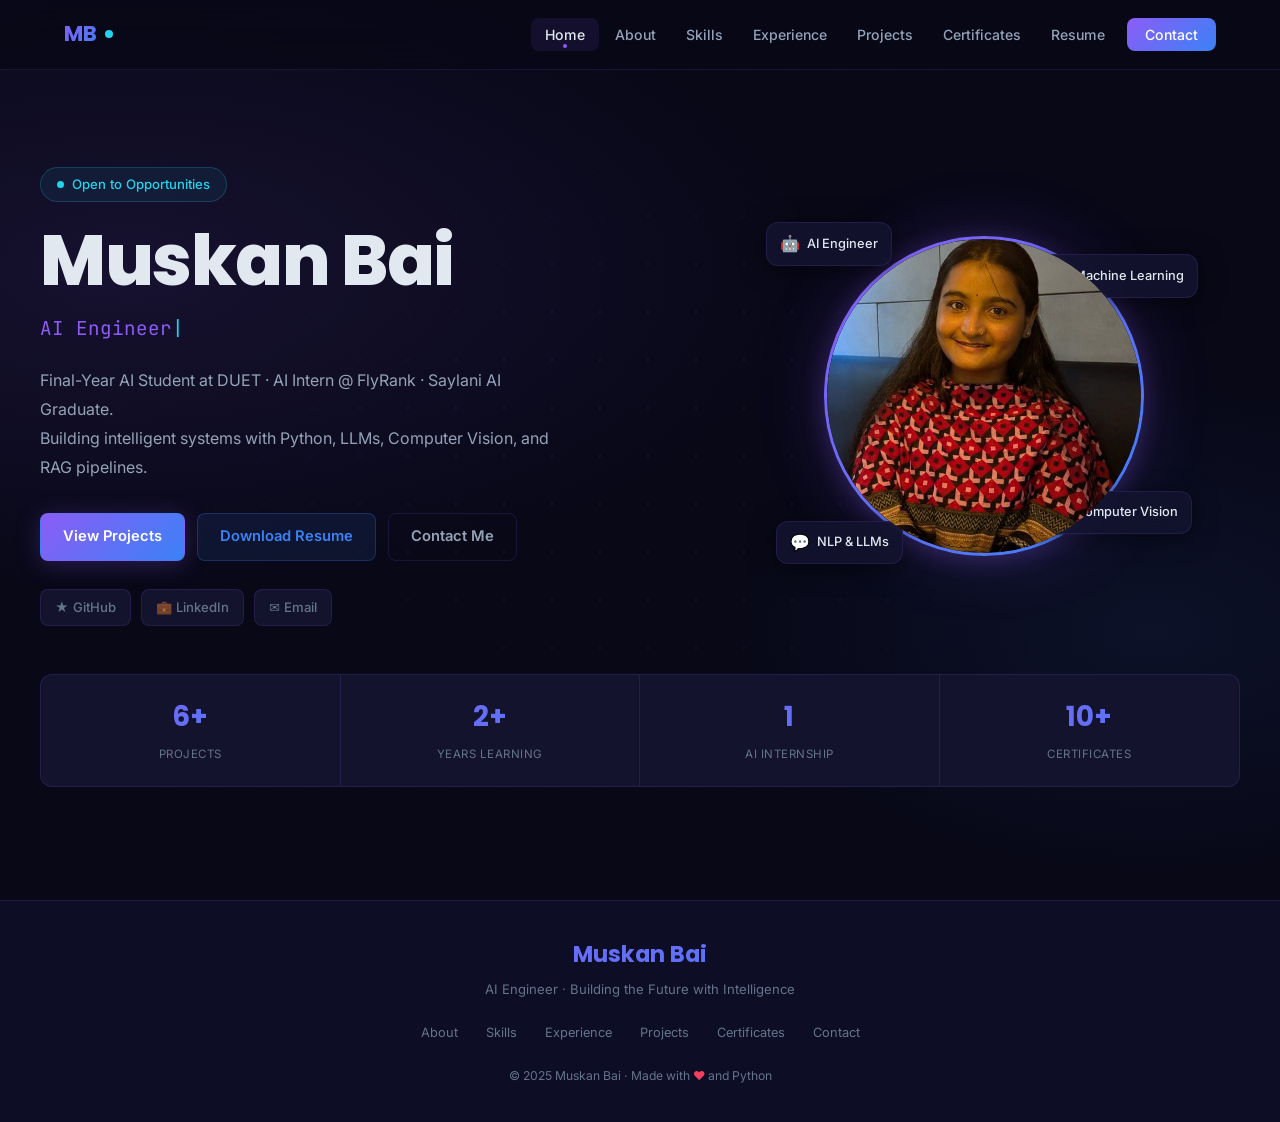
==== index.html @ fb4a4d13 "Initial portfolio deployment" ====
<!doctype html>
<html lang="en">
  <head>
    <meta charset="UTF-8" />
    <meta name="viewport" content="width=device-width, initial-scale=1.0" />
    <meta
      name="description"
      content="Muskan Bai – AI Engineer | Machine Learning | Computer Vision | NLP & LLMs. Final-Year AI Student at DUET, AI Intern at FlyRank."
    />
    <title>Muskan Bai | AI Engineer</title>
    <link rel="stylesheet" href="css/style.css" />
  </head>
  <body>
    <!-- ===== NAVBAR ===== -->
    <nav class="navbar" id="navbar">
      <div class="nav-container">
        <a href="index.html" class="nav-logo">
          <span class="logo-text">MB</span>
          <span class="logo-dot"></span>
        </a>
        <ul class="nav-links" id="navLinks">
          <li><a href="index.html" class="nav-link">Home</a></li>
          <li><a href="about.html" class="nav-link">About</a></li>
          <li><a href="skills.html" class="nav-link">Skills</a></li>
          <li><a href="experience.html" class="nav-link">Experience</a></li>
          <li><a href="projects.html" class="nav-link">Projects</a></li>
          <li><a href="certificates.html" class="nav-link">Certificates</a></li>
          <li><a href="resume.html" class="nav-link">Resume</a></li>
          <li><a href="contact.html" class="nav-link btn-nav">Contact</a></li>
        </ul>
        <button class="hamburger" id="hamburger" aria-label="Toggle menu">
          <span></span><span></span><span></span>
        </button>
      </div>
    </nav>

    <!-- ===== HERO ===== -->
    <section class="hero">
      <div class="hero-content">
        <!-- Text -->
        <div class="hero-text">
          <div class="hero-badge">
            <span class="badge-dot"></span>
            Open to Opportunities
          </div>

          <h1 class="hero-name">Muskan Bai</h1>

          <p class="hero-role">
            <span id="typed-text"></span><span class="cursor">|</span>
          </p>

          <p class="hero-desc">
            Final-Year AI Student at DUET &middot; AI Intern&nbsp;@&nbsp;FlyRank
            &middot; Saylani AI Graduate.<br />
            Building intelligent systems with Python, LLMs, Computer Vision, and
            RAG pipelines.
          </p>

          <div class="hero-buttons">
            <a href="projects.html" class="btn btn-primary">View Projects</a>
            <a href="assets/resume.pdf" class="btn btn-secondary" download
              >Download Resume</a
            >
            <a href="contact.html" class="btn btn-outline">Contact Me</a>
          </div>

          <div class="hero-socials">
            <a
              href="https://github.com/yourusername"
              class="social-btn"
              target="_blank"
              rel="noopener noreferrer"
              >&#9733; GitHub</a
            >
            <a
              href="https://linkedin.com/in/yourprofile"
              class="social-btn"
              target="_blank"
              rel="noopener noreferrer"
              >&#128188; LinkedIn</a
            >
            <a href="mailto:your-email@example.com" class="social-btn"
              >&#9993; Email</a
            >
          </div>
        </div>

        <!-- Visual -->
        <div class="hero-visual">
          <div class="avatar-ring">
            <div class="avatar-inner">
              <img
                src="images/profile.jpeg"
                alt="Muskan Bai"
                class="avatar-img"
              />
              <div class="avatar-fallback">MB</div>
            </div>
          </div>

          <div class="float-card fc-1">
            <span class="float-card-icon">&#129302;</span> AI Engineer
          </div>
          <div class="float-card fc-2">
            <span class="float-card-icon">&#129504;</span> Machine Learning
          </div>
          <div class="float-card fc-3">
            <span class="float-card-icon">&#128065;</span> Computer Vision
          </div>
          <div class="float-card fc-4">
            <span class="float-card-icon">&#128172;</span> NLP &amp; LLMs
          </div>
        </div>
      </div>

      <!-- Stats -->
      <div class="hero-stats">
        <div class="stat-item">
          <span class="stat-number">6+</span>
          <span class="stat-label">Projects</span>
        </div>
        <div class="stat-item">
          <span class="stat-number">2+</span>
          <span class="stat-label">Years Learning</span>
        </div>
        <div class="stat-item">
          <span class="stat-number">1</span>
          <span class="stat-label">AI Internship</span>
        </div>
        <div class="stat-item">
          <span class="stat-number">10+</span>
          <span class="stat-label">Certificates</span>
        </div>
      </div>
    </section>

    <!-- ===== FOOTER ===== -->
    <footer class="footer">
      <div class="footer-inner">
        <div class="footer-logo">Muskan Bai</div>
        <p class="footer-sub">
          AI Engineer &middot; Building the Future with Intelligence
        </p>
        <nav class="footer-nav">
          <a href="about.html">About</a>
          <a href="skills.html">Skills</a>
          <a href="experience.html">Experience</a>
          <a href="projects.html">Projects</a>
          <a href="certificates.html">Certificates</a>
          <a href="contact.html">Contact</a>
        </nav>
        <p class="footer-copy">
          &copy; 2025 Muskan Bai &middot; Made with
          <span class="heart">&#9829;</span> and Python
        </p>
      </div>
    </footer>

    <script src="js/script.js"></script>
  </body>
</html>
---- css/style.css ----
/* ======================================================
   Muskan Bai – AI Engineer Portfolio
   Main Stylesheet
   ====================================================== */

/* ===== GOOGLE FONTS ===== */
@import url('https://fonts.googleapis.com/css2?family=Inter:wght@300;400;500;600;700&family=Poppins:wght@500;600;700;800&family=JetBrains+Mono:wght@400;500&display=swap');

/* ===== CSS VARIABLES ===== */
:root {
  /* Backgrounds */
  --bg-primary:    #080817;
  --bg-secondary:  #0d0d26;
  --bg-card:       #13132e;
  --bg-card-hover: #18183a;

  /* Brand */
  --purple: #8b5cf6;
  --blue:   #3b82f6;
  --cyan:   #22d3ee;
  --green:  #22c55e;

  /* Gradients */
  --gradient:      linear-gradient(135deg, #8b5cf6 0%, #3b82f6 100%);
  --gradient-text: linear-gradient(135deg, #8b5cf6, #3b82f6, #22d3ee);

  /* Text */
  --text-primary:   #e2e8f0;
  --text-secondary: #94a3b8;
  --text-muted:     #64748b;

  /* Borders */
  --border:       rgba(139, 92, 246, 0.15);
  --border-hover: rgba(139, 92, 246, 0.45);

  /* Shadows */
  --shadow:        0 4px 24px rgba(0, 0, 0, 0.5);
  --shadow-accent: 0 4px 24px rgba(139, 92, 246, 0.25);
  --glow:          0 0 40px rgba(139, 92, 246, 0.12);

  /* Typography */
  --font-sans:    'Inter', 'Segoe UI', system-ui, sans-serif;
  --font-heading: 'Poppins', 'Inter', sans-serif;
  --font-mono:    'JetBrains Mono', 'Fira Code', monospace;

  /* Layout */
  --nav-height: 70px;
  --max-width:  1200px;
  --section-py: 80px;

  /* Radius */
  --radius-sm:   8px;
  --radius:      12px;
  --radius-lg:   20px;
  --radius-full: 9999px;

  /* Transitions */
  --ease:      all 0.3s ease;
  --ease-slow: all 0.6s ease;
}

/* ===== RESET ===== */
*, *::before, *::after {
  margin: 0;
  padding: 0;
  box-sizing: border-box;
}

html {
  scroll-behavior: smooth;
  scroll-padding-top: var(--nav-height);
}

body {
  font-family: var(--font-sans);
  background: var(--bg-primary);
  color: var(--text-primary);
  line-height: 1.6;
  overflow-x: hidden;
  -webkit-font-smoothing: antialiased;
}

img  { max-width: 100%; height: auto; display: block; }
a    { color: inherit; text-decoration: none; }
ul   { list-style: none; }
button { font-family: inherit; }

/* ===== SCROLLBAR ===== */
::-webkit-scrollbar { width: 6px; }
::-webkit-scrollbar-track { background: var(--bg-secondary); }
::-webkit-scrollbar-thumb { background: var(--purple); border-radius: var(--radius-full); }
::-webkit-scrollbar-thumb:hover { background: var(--blue); }

/* ===== SELECTION ===== */
::selection { background: rgba(139, 92, 246, 0.3); color: var(--text-primary); }

/* ===== UTILITIES ===== */
.container {
  max-width: var(--max-width);
  margin: 0 auto;
  padding: 0 24px;
}

.section { padding: var(--section-py) 0; }

/* ===== NAVBAR ===== */
.navbar {
  position: fixed;
  inset: 0 0 auto 0;
  height: var(--nav-height);
  z-index: 1000;
  background: rgba(8, 8, 23, 0.8);
  backdrop-filter: blur(20px);
  -webkit-backdrop-filter: blur(20px);
  border-bottom: 1px solid var(--border);
  transition: var(--ease);
}

.navbar.scrolled {
  background: rgba(8, 8, 23, 0.97);
  box-shadow: 0 4px 30px rgba(0, 0, 0, 0.5);
}

.nav-container {
  max-width: var(--max-width);
  margin: 0 auto;
  padding: 0 24px;
  height: 100%;
  display: flex;
  align-items: center;
  justify-content: space-between;
}

.nav-logo {
  display: flex;
  align-items: center;
  gap: 8px;
  font-family: var(--font-heading);
  font-size: 1.35rem;
  font-weight: 700;
  transition: var(--ease);
}
.nav-logo:hover { opacity: 0.82; }

.logo-text {
  background: var(--gradient);
  -webkit-background-clip: text;
  -webkit-text-fill-color: transparent;
  background-clip: text;
}

.logo-dot {
  width: 8px;
  height: 8px;
  background: var(--cyan);
  border-radius: 50%;
  animation: pulse 2s ease-in-out infinite;
}

.nav-links {
  display: flex;
  align-items: center;
  gap: 2px;
}

.nav-link {
  padding: 8px 14px;
  font-size: 0.88rem;
  font-weight: 500;
  color: var(--text-secondary);
  border-radius: var(--radius-sm);
  transition: var(--ease);
  position: relative;
}

.nav-link:hover,
.nav-link.active {
  color: var(--text-primary);
  background: rgba(139, 92, 246, 0.1);
}

.nav-link.active::after {
  content: '';
  position: absolute;
  bottom: 3px;
  left: 50%;
  transform: translateX(-50%);
  width: 4px;
  height: 4px;
  background: var(--purple);
  border-radius: 50%;
}

.btn-nav {
  background: var(--gradient) !important;
  color: white !important;
  padding: 8px 18px !important;
  margin-left: 6px;
}
.btn-nav:hover {
  opacity: 0.88 !important;
  transform: translateY(-1px);
  box-shadow: var(--shadow-accent) !important;
}
.btn-nav::after { display: none !important; }

/* Hamburger */
.hamburger {
  display: none;
  flex-direction: column;
  gap: 5px;
  background: none;
  border: none;
  cursor: pointer;
  padding: 8px;
  border-radius: var(--radius-sm);
  transition: var(--ease);
}
.hamburger:hover { background: rgba(139, 92, 246, 0.1); }
.hamburger span {
  display: block;
  width: 22px;
  height: 2px;
  background: var(--text-primary);
  border-radius: var(--radius-full);
  transition: var(--ease);
}
.hamburger.open span:nth-child(1) { transform: translateY(7px) rotate(45deg); }
.hamburger.open span:nth-child(2) { opacity: 0; transform: scaleX(0); }
.hamburger.open span:nth-child(3) { transform: translateY(-7px) rotate(-45deg); }

/* ===== PAGE HEADER (inner pages) ===== */
.page-header {
  padding: calc(var(--nav-height) + 60px) 24px 60px;
  text-align: center;
  background: radial-gradient(ellipse 70% 60% at 50% 0%, rgba(139, 92, 246, 0.1) 0%, transparent 70%);
  border-bottom: 1px solid var(--border);
}

.page-header h1 {
  font-family: var(--font-heading);
  font-size: clamp(2rem, 5vw, 3.2rem);
  font-weight: 800;
  background: var(--gradient-text);
  -webkit-background-clip: text;
  -webkit-text-fill-color: transparent;
  background-clip: text;
  margin-bottom: 10px;
  line-height: 1.2;
}

.page-header p {
  color: var(--text-secondary);
  font-size: 1.05rem;
}

/* ===== BUTTONS ===== */
.btn {
  display: inline-flex;
  align-items: center;
  gap: 8px;
  padding: 11px 22px;
  font-size: 0.92rem;
  font-weight: 600;
  border-radius: var(--radius-sm);
  border: 1px solid transparent;
  cursor: pointer;
  transition: var(--ease);
  white-space: nowrap;
}

.btn-primary {
  background: var(--gradient);
  color: white;
  box-shadow: var(--shadow-accent);
}
.btn-primary:hover { transform: translateY(-2px); box-shadow: 0 8px 30px rgba(139,92,246,0.4); opacity: 0.92; }

.btn-secondary {
  background: rgba(59,130,246,0.1);
  color: var(--blue);
  border-color: rgba(59,130,246,0.25);
}
.btn-secondary:hover { background: rgba(59,130,246,0.18); border-color: var(--blue); transform: translateY(-2px); }

.btn-outline {
  background: transparent;
  color: var(--text-secondary);
  border-color: var(--border);
}
.btn-outline:hover { color: var(--text-primary); border-color: var(--border-hover); background: rgba(139,92,246,0.06); transform: translateY(-2px); }

/* ===== HERO SECTION ===== */
.hero {
  min-height: 100vh;
  padding: calc(var(--nav-height) + 24px) 24px 40px;
  display: flex;
  flex-direction: column;
  align-items: center;
  justify-content: center;
  gap: 48px;
  position: relative;
  overflow: hidden;
}

.hero::before {
  content: '';
  position: absolute;
  inset: 0;
  background:
    radial-gradient(ellipse 90% 60% at 10% 30%, rgba(139,92,246,0.11) 0%, transparent 60%),
    radial-gradient(ellipse 60% 50% at 90% 70%, rgba(59,130,246,0.08) 0%, transparent 55%);
  pointer-events: none;
}

.hero::after {
  content: '';
  position: absolute;
  inset: 0;
  background-image: radial-gradient(rgba(139,92,246,0.12) 1px, transparent 1px);
  background-size: 48px 48px;
  mask-image: radial-gradient(ellipse 80% 80% at 50% 50%, black 20%, transparent 80%);
  -webkit-mask-image: radial-gradient(ellipse 80% 80% at 50% 50%, black 20%, transparent 80%);
  pointer-events: none;
}

.hero-content {
  width: 100%;
  max-width: var(--max-width);
  display: grid;
  grid-template-columns: 1.1fr 0.9fr;
  gap: 64px;
  align-items: center;
  position: relative;
  z-index: 1;
}

/* Hero – Text Side */
.hero-badge {
  display: inline-flex;
  align-items: center;
  gap: 8px;
  padding: 6px 16px;
  background: rgba(34,211,238,0.07);
  border: 1px solid rgba(34,211,238,0.2);
  border-radius: var(--radius-full);
  font-size: 0.82rem;
  font-weight: 500;
  color: var(--cyan);
  margin-bottom: 20px;
  animation: fadeInDown 0.6s ease both;
}

.badge-dot {
  width: 7px;
  height: 7px;
  background: var(--cyan);
  border-radius: 50%;
  animation: pulse 2s infinite;
}

.hero-name {
  font-family: var(--font-heading);
  font-size: clamp(2.8rem, 5.5vw, 4.6rem);
  font-weight: 800;
  line-height: 1.1;
  letter-spacing: -0.02em;
  color: var(--text-primary);
  margin-bottom: 14px;
  animation: fadeInUp 0.6s ease 0.1s both;
}

.hero-role {
  font-family: var(--font-mono);
  font-size: clamp(0.95rem, 2vw, 1.2rem);
  color: var(--purple);
  margin-bottom: 22px;
  min-height: 1.8rem;
  animation: fadeInUp 0.6s ease 0.2s both;
}

.cursor {
  color: var(--cyan);
  animation: blink 1s step-end infinite;
}

.hero-desc {
  font-size: 1rem;
  color: var(--text-secondary);
  line-height: 1.8;
  margin-bottom: 32px;
  max-width: 520px;
  animation: fadeInUp 0.6s ease 0.3s both;
}

.hero-buttons {
  display: flex;
  gap: 12px;
  flex-wrap: wrap;
  margin-bottom: 28px;
  animation: fadeInUp 0.6s ease 0.4s both;
}

.hero-socials {
  display: flex;
  gap: 10px;
  flex-wrap: wrap;
  animation: fadeInUp 0.6s ease 0.5s both;
}

.social-btn {
  display: inline-flex;
  align-items: center;
  gap: 6px;
  padding: 7px 14px;
  font-size: 0.82rem;
  font-weight: 500;
  color: var(--text-muted);
  background: var(--bg-card);
  border: 1px solid var(--border);
  border-radius: var(--radius-sm);
  transition: var(--ease);
}
.social-btn:hover {
  color: var(--text-primary);
  border-color: var(--border-hover);
  background: var(--bg-card-hover);
  transform: translateY(-2px);
}

/* Hero – Visual Side */
.hero-visual {
  position: relative;
  width: 320px;
  height: 320px;
  margin: 0 auto;
  animation: fadeIn 0.8s ease 0.3s both;
}

.avatar-ring {
  width: 100%;
  height: 100%;
  border-radius: 50%;
  background: var(--gradient);
  padding: 3px;
  box-shadow: var(--shadow-accent), 0 0 70px rgba(139,92,246,0.2);
}

.avatar-inner {
  position: relative;
  width: 100%;
  height: 100%;
  border-radius: 50%;
  background: var(--bg-card);
  overflow: hidden;
  display: flex;
  align-items: center;
  justify-content: center;
}

.avatar-img {
  position: absolute;
  inset: 0;
  width: 100%;
  height: 100%;
  object-fit: cover;
  border-radius: 50%;
  z-index: 1;
}

.avatar-fallback {
  font-family: var(--font-heading);
  font-size: 4rem;
  font-weight: 800;
  background: var(--gradient-text);
  -webkit-background-clip: text;
  -webkit-text-fill-color: transparent;
  background-clip: text;
  user-select: none;
  z-index: 0;
}

/* Floating cards */
.float-card {
  position: absolute;
  display: flex;
  align-items: center;
  gap: 7px;
  padding: 8px 13px;
  background: rgba(19,19,46,0.92);
  border: 1px solid var(--border);
  border-radius: var(--radius);
  font-size: 0.8rem;
  font-weight: 500;
  color: var(--text-primary);
  box-shadow: var(--shadow);
  backdrop-filter: blur(12px);
  -webkit-backdrop-filter: blur(12px);
  white-space: nowrap;
  animation: float 4s ease-in-out infinite;
}
.float-card-icon { font-size: 1rem; }

.fc-1 { top: -14px; left: -58px; animation-delay: 0.0s; }
.fc-2 { top:  18px; right: -54px; animation-delay: 0.8s; }
.fc-3 { bottom: 22px; right: -48px; animation-delay: 1.6s; }
.fc-4 { bottom: -8px; left: -48px; animation-delay: 2.4s; }

/* Stats Row */
.hero-stats {
  width: 100%;
  max-width: var(--max-width);
  display: grid;
  grid-template-columns: repeat(4, 1fr);
  background: var(--bg-card);
  border: 1px solid var(--border);
  border-radius: var(--radius);
  overflow: hidden;
  position: relative;
  z-index: 1;
}

.stat-item {
  padding: 20px 16px;
  text-align: center;
  border-right: 1px solid var(--border);
  transition: var(--ease);
}
.stat-item:last-child { border-right: none; }
.stat-item:hover { background: var(--bg-card-hover); }

.stat-number {
  display: block;
  font-family: var(--font-heading);
  font-size: 1.7rem;
  font-weight: 700;
  background: var(--gradient);
  -webkit-background-clip: text;
  -webkit-text-fill-color: transparent;
  background-clip: text;
  margin-bottom: 2px;
}

.stat-label {
  font-size: 0.72rem;
  color: var(--text-muted);
  text-transform: uppercase;
  letter-spacing: 0.5px;
}

/* ===== ABOUT PAGE ===== */
.about-grid {
  display: grid;
  grid-template-columns: 300px 1fr;
  gap: 60px;
  align-items: start;
}

.about-photo-wrap { position: sticky; top: calc(var(--nav-height) + 24px); }

.about-photo-frame {
  border-radius: var(--radius-lg);
  background: var(--gradient);
  padding: 3px;
  box-shadow: var(--shadow-accent);
}

.about-photo-inner {
  position: relative;
  border-radius: calc(var(--radius-lg) - 3px);
  background: var(--bg-card);
  aspect-ratio: 3/4;
  display: flex;
  align-items: center;
  justify-content: center;
  overflow: hidden;
}
.about-photo-inner img {
  position: absolute;
  inset: 0;
  width: 100%;
  height: 100%;
  object-fit: cover;
  z-index: 1;
}

.about-photo-placeholder {
  font-family: var(--font-heading);
  font-size: 6rem;
  font-weight: 800;
  background: var(--gradient-text);
  -webkit-background-clip: text;
  -webkit-text-fill-color: transparent;
  background-clip: text;
}

.about-intro {
  font-size: 1.02rem;
  color: var(--text-secondary);
  line-height: 1.85;
  margin-bottom: 18px;
}
.about-intro .hl { color: var(--purple); font-weight: 600; }

.about-info-grid {
  display: grid;
  grid-template-columns: 1fr 1fr;
  gap: 14px 20px;
  padding: 22px;
  background: var(--bg-card);
  border: 1px solid var(--border);
  border-radius: var(--radius);
  margin: 24px 0;
}

.info-row { display: flex; flex-direction: column; gap: 3px; }
.info-row-label { font-size: 0.7rem; text-transform: uppercase; letter-spacing: 0.6px; color: var(--text-muted); }
.info-row-value { font-size: 0.9rem; font-weight: 500; color: var(--text-primary); }

/* Education list */
.about-edu-title {
  font-family: var(--font-heading);
  font-size: 1rem;
  font-weight: 600;
  color: var(--text-primary);
  margin-bottom: 12px;
}

.edu-list {
  border: 1px solid var(--border);
  border-radius: var(--radius);
  overflow: hidden;
  margin-bottom: 26px;
}

.edu-row {
  display: flex;
  align-items: flex-start;
  gap: 14px;
  padding: 15px 18px;
  border-bottom: 1px solid var(--border);
  background: var(--bg-card);
  transition: var(--ease);
}
.edu-row:last-child { border-bottom: none; }
.edu-row:hover { background: var(--bg-card-hover); }

.edu-icon { font-size: 1.2rem; margin-top: 2px; flex-shrink: 0; }
.edu-row-title { font-size: 0.9rem; font-weight: 600; margin-bottom: 2px; }
.edu-row-org { font-size: 0.8rem; color: var(--purple); font-weight: 500; margin-bottom: 2px; }
.edu-row-year { font-size: 0.72rem; color: var(--text-muted); }

/* What I Do */
.what-i-do-grid {
  display: grid;
  grid-template-columns: 1fr 1fr;
  gap: 12px;
  margin-bottom: 26px;
}

.do-card {
  background: var(--bg-card);
  border: 1px solid var(--border);
  border-radius: var(--radius);
  padding: 18px;
  transition: var(--ease);
}
.do-card:hover { border-color: var(--border-hover); background: var(--bg-card-hover); transform: translateY(-3px); box-shadow: var(--glow); }
.do-icon { font-size: 1.6rem; margin-bottom: 8px; }
.do-card h4 { font-family: var(--font-heading); font-size: 0.88rem; font-weight: 600; margin-bottom: 5px; }
.do-card p { font-size: 0.8rem; color: var(--text-secondary); line-height: 1.5; }

/* ===== SKILLS PAGE ===== */
.skills-grid {
  display: grid;
  grid-template-columns: repeat(2, 1fr);
  gap: 20px;
}

.skill-card {
  background: var(--bg-card);
  border: 1px solid var(--border);
  border-radius: var(--radius-lg);
  padding: 24px 26px;
  transition: var(--ease);
}
.skill-card:hover { border-color: var(--border-hover); box-shadow: var(--glow); transform: translateY(-3px); }

.skill-card-header {
  display: flex;
  align-items: center;
  gap: 10px;
  margin-bottom: 16px;
}
.skill-card-icon { font-size: 1.4rem; }
.skill-card-title { font-family: var(--font-heading); font-size: 0.95rem; font-weight: 600; }

.tag-cloud { display: flex; flex-wrap: wrap; gap: 8px; }

.tag {
  display: inline-flex;
  align-items: center;
  padding: 5px 12px;
  border-radius: var(--radius-full);
  font-size: 0.8rem;
  font-weight: 500;
  border: 1px solid;
  transition: var(--ease);
  cursor: default;
}

.tag-purple { background: rgba(139,92,246,0.08); border-color: rgba(139,92,246,0.2); color: #a78bfa; }
.tag-purple:hover { background: rgba(139,92,246,0.16); border-color: var(--purple); color: var(--text-primary); transform: translateY(-2px); }

.tag-blue { background: rgba(59,130,246,0.08); border-color: rgba(59,130,246,0.2); color: #60a5fa; }
.tag-blue:hover { background: rgba(59,130,246,0.16); border-color: var(--blue); color: var(--text-primary); transform: translateY(-2px); }

.tag-cyan { background: rgba(34,211,238,0.08); border-color: rgba(34,211,238,0.2); color: #67e8f9; }
.tag-cyan:hover { background: rgba(34,211,238,0.16); border-color: var(--cyan); color: var(--text-primary); transform: translateY(-2px); }

.tag-green { background: rgba(34,197,94,0.08); border-color: rgba(34,197,94,0.2); color: #4ade80; }
.tag-green:hover { background: rgba(34,197,94,0.16); border-color: var(--green); color: var(--text-primary); transform: translateY(-2px); }

/* ===== EXPERIENCE / TIMELINE ===== */
.timeline-wrap {
  max-width: 780px;
  margin: 0 auto;
  position: relative;
  padding-left: 40px;
}

.timeline-wrap::before {
  content: '';
  position: absolute;
  left: 12px;
  top: 8px;
  bottom: 8px;
  width: 2px;
  background: linear-gradient(to bottom, var(--purple) 0%, var(--blue) 60%, transparent 100%);
  border-radius: var(--radius-full);
}

.tl-item { position: relative; margin-bottom: 28px; }

.tl-dot {
  position: absolute;
  left: -34px;
  top: 20px;
  width: 16px;
  height: 16px;
  border-radius: 50%;
  background: var(--gradient);
  border: 3px solid var(--bg-primary);
  box-shadow: 0 0 0 3px rgba(139,92,246,0.25);
}

.tl-card {
  background: var(--bg-card);
  border: 1px solid var(--border);
  border-radius: var(--radius);
  padding: 22px 24px;
  transition: var(--ease);
}
.tl-card:hover { border-color: var(--border-hover); box-shadow: var(--shadow-accent); transform: translateX(4px); }

.tl-top {
  display: flex;
  justify-content: space-between;
  align-items: flex-start;
  gap: 12px;
  margin-bottom: 4px;
}

.tl-title { font-family: var(--font-heading); font-size: 1rem; font-weight: 600; }

.tl-badge {
  padding: 3px 10px;
  border-radius: var(--radius-full);
  font-size: 0.7rem;
  font-weight: 600;
  text-transform: uppercase;
  letter-spacing: 0.3px;
  white-space: nowrap;
  flex-shrink: 0;
}
.tl-badge-current { background: rgba(34,197,94,0.1); border: 1px solid rgba(34,197,94,0.25); color: var(--green); }
.tl-badge-past    { background: rgba(139,92,246,0.1); border: 1px solid rgba(139,92,246,0.2); color: var(--purple); }
.tl-badge-award   { background: rgba(250,204,21,0.1); border: 1px solid rgba(250,204,21,0.25); color: #fde047; }

.tl-org    { font-size: 0.88rem; color: var(--purple); font-weight: 500; margin-bottom: 3px; }
.tl-period { font-size: 0.76rem; color: var(--text-muted); font-family: var(--font-mono); margin-bottom: 12px; }

.tl-desc {
  font-size: 0.88rem;
  color: var(--text-secondary);
  line-height: 1.65;
  margin-bottom: 12px;
}
.tl-desc ul { display: flex; flex-direction: column; gap: 4px; }
.tl-desc ul li::before { content: '▸ '; color: var(--purple); }

.tl-tags { display: flex; flex-wrap: wrap; gap: 6px; }
.tl-tag {
  padding: 3px 10px;
  background: rgba(15,15,42,0.8);
  border: 1px solid var(--border);
  border-radius: var(--radius-full);
  font-size: 0.7rem;
  color: var(--text-muted);
  font-family: var(--font-mono);
}

/* ===== PROJECTS PAGE ===== */
.projects-grid {
  display: grid;
  grid-template-columns: repeat(3, 1fr);
  gap: 22px;
}

.proj-card {
  background: var(--bg-card);
  border: 1px solid var(--border);
  border-radius: var(--radius-lg);
  overflow: hidden;
  transition: var(--ease);
  display: flex;
  flex-direction: column;
}
.proj-card:hover { border-color: var(--border-hover); transform: translateY(-6px); box-shadow: var(--shadow-accent); }

.proj-thumb {
  position: relative;
  aspect-ratio: 16/9;
  overflow: hidden;
  background: var(--bg-secondary);
}
.proj-thumb img { width: 100%; height: 100%; object-fit: cover; transition: var(--ease-slow); }
.proj-card:hover .proj-thumb img { transform: scale(1.06); }

.proj-thumb-placeholder {
  width: 100%;
  height: 100%;
  display: flex;
  align-items: center;
  justify-content: center;
  font-size: 2.8rem;
  background: linear-gradient(135deg, rgba(139,92,246,0.08), rgba(59,130,246,0.08));
}

.proj-body { padding: 18px 20px; flex: 1; display: flex; flex-direction: column; }

.proj-num { font-family: var(--font-mono); font-size: 0.68rem; color: var(--text-muted); margin-bottom: 4px; }
.proj-title { font-family: var(--font-heading); font-size: 1rem; font-weight: 600; margin-bottom: 8px; line-height: 1.3; }

.proj-desc { font-size: 0.83rem; color: var(--text-secondary); line-height: 1.6; flex: 1; margin-bottom: 12px; }

.proj-highlight {
  display: flex;
  align-items: flex-start;
  gap: 6px;
  padding: 7px 10px;
  background: rgba(34,211,238,0.05);
  border: 1px solid rgba(34,211,238,0.12);
  border-radius: var(--radius-sm);
  font-size: 0.76rem;
  color: var(--cyan);
  margin-bottom: 12px;
  line-height: 1.4;
}

.proj-tech { display: flex; flex-wrap: wrap; gap: 5px; margin-bottom: 14px; }
.proj-tech-tag {
  padding: 3px 8px;
  background: rgba(15,15,42,0.9);
  border: 1px solid var(--border);
  border-radius: var(--radius-full);
  font-size: 0.68rem;
  color: var(--text-muted);
  font-family: var(--font-mono);
}

.proj-links { display: flex; gap: 8px; margin-top: auto; }

.proj-link {
  flex: 1;
  display: flex;
  align-items: center;
  justify-content: center;
  gap: 5px;
  padding: 8px 10px;
  font-size: 0.78rem;
  font-weight: 600;
  border-radius: var(--radius-sm);
  transition: var(--ease);
  border: 1px solid var(--border);
  color: var(--text-secondary);
}
.proj-link:hover { border-color: var(--purple); color: var(--purple); background: rgba(139,92,246,0.07); }

.proj-link-demo {
  background: var(--gradient);
  border-color: transparent;
  color: white;
}
.proj-link-demo:hover { opacity: 0.88; transform: translateY(-1px); color: white; border-color: transparent; }

/* ===== CERTIFICATES PAGE ===== */
.certs-grid {
  display: grid;
  grid-template-columns: repeat(auto-fill, minmax(260px, 1fr));
  gap: 18px;
}

.cert-card {
  background: var(--bg-card);
  border: 1px solid var(--border);
  border-radius: var(--radius);
  overflow: hidden;
  transition: var(--ease);
}
.cert-card:hover { border-color: var(--border-hover); transform: translateY(-4px); box-shadow: var(--shadow-accent); }

.cert-thumb { aspect-ratio: 4/3; background: var(--bg-secondary); overflow: hidden; }
.cert-thumb img { width: 100%; height: 100%; object-fit: cover; transition: var(--ease-slow); }
.cert-card:hover .cert-thumb img { transform: scale(1.04); }

.cert-thumb-placeholder {
  width: 100%;
  height: 100%;
  display: flex;
  flex-direction: column;
  align-items: center;
  justify-content: center;
  gap: 6px;
  font-size: 2.4rem;
  background: linear-gradient(135deg, rgba(139,92,246,0.05), rgba(59,130,246,0.05));
}
.cert-thumb-placeholder small { font-size: 0.7rem; color: var(--text-muted); font-family: var(--font-mono); }

.cert-body { padding: 14px 16px; }
.cert-title { font-family: var(--font-heading); font-size: 0.9rem; font-weight: 600; margin-bottom: 4px; line-height: 1.4; }
.cert-issuer { font-size: 0.78rem; color: var(--purple); font-weight: 500; margin-bottom: 3px; }
.cert-date { font-size: 0.7rem; color: var(--text-muted); font-family: var(--font-mono); }

/* ===== RESUME PAGE ===== */
.resume-wrap { max-width: 620px; margin: 0 auto; padding: 0 24px; text-align: center; }

.resume-card {
  background: var(--bg-card);
  border: 1px solid var(--border);
  border-radius: var(--radius-lg);
  padding: 52px 40px;
  margin-bottom: 24px;
  position: relative;
  overflow: hidden;
}
.resume-card::before {
  content: '';
  position: absolute;
  inset: 0;
  background: radial-gradient(ellipse at 50% 0%, rgba(139,92,246,0.06) 0%, transparent 70%);
  pointer-events: none;
}

.resume-pdf-icon { font-size: 4.5rem; margin-bottom: 16px; display: block; }
.resume-card-title { font-family: var(--font-heading); font-size: 1.4rem; font-weight: 700; margin-bottom: 10px; }
.resume-card-desc { color: var(--text-secondary); font-size: 0.9rem; line-height: 1.65; margin-bottom: 22px; }

.resume-meta-row {
  display: flex;
  justify-content: center;
  gap: 20px;
  flex-wrap: wrap;
  margin-bottom: 26px;
}
.resume-meta-item { display: flex; align-items: center; gap: 5px; font-size: 0.78rem; color: var(--text-muted); }

.resume-actions { display: flex; gap: 12px; justify-content: center; flex-wrap: wrap; }
.resume-note { color: var(--text-muted); font-size: 0.8rem; line-height: 1.5; }

/* ===== CONTACT PAGE ===== */
.contact-wrap {
  display: grid;
  grid-template-columns: 1fr 1.5fr;
  gap: 48px;
  max-width: 860px;
  margin: 0 auto;
}

.contact-info-title { font-family: var(--font-heading); font-size: 1.15rem; font-weight: 600; margin-bottom: 10px; }
.contact-info-intro { color: var(--text-secondary); font-size: 0.88rem; line-height: 1.7; margin-bottom: 22px; }

.contact-links { display: flex; flex-direction: column; gap: 10px; }

.contact-link-row {
  display: flex;
  align-items: center;
  gap: 12px;
  padding: 14px 16px;
  background: var(--bg-card);
  border: 1px solid var(--border);
  border-radius: var(--radius);
  transition: var(--ease);
  color: var(--text-primary);
}
.contact-link-row:hover { border-color: var(--border-hover); background: var(--bg-card-hover); transform: translateX(4px); }

.contact-link-ico { font-size: 1.2rem; flex-shrink: 0; }
.contact-link-label { font-size: 0.68rem; color: var(--text-muted); text-transform: uppercase; letter-spacing: 0.5px; line-height: 1; }
.contact-link-val { font-size: 0.88rem; font-weight: 500; margin-top: 2px; }

/* Form */
.contact-form-card {
  background: var(--bg-card);
  border: 1px solid var(--border);
  border-radius: var(--radius-lg);
  padding: 28px;
}

.form-row { margin-bottom: 18px; }

.form-label {
  display: block;
  font-size: 0.8rem;
  font-weight: 500;
  color: var(--text-secondary);
  margin-bottom: 7px;
}

.form-input,
.form-textarea {
  width: 100%;
  padding: 11px 14px;
  background: var(--bg-secondary);
  border: 1px solid var(--border);
  border-radius: var(--radius-sm);
  color: var(--text-primary);
  font-family: var(--font-sans);
  font-size: 0.88rem;
  transition: var(--ease);
  outline: none;
}
.form-input:focus,
.form-textarea:focus {
  border-color: var(--purple);
  background: rgba(139,92,246,0.03);
  box-shadow: 0 0 0 3px rgba(139,92,246,0.1);
}
.form-input::placeholder,
.form-textarea::placeholder { color: var(--text-muted); }
.form-textarea { resize: vertical; min-height: 110px; }

.form-btn {
  width: 100%;
  padding: 13px;
  background: var(--gradient);
  color: white;
  border: none;
  border-radius: var(--radius-sm);
  font-family: var(--font-sans);
  font-size: 0.92rem;
  font-weight: 600;
  cursor: pointer;
  transition: var(--ease);
}
.form-btn:hover { opacity: 0.88; transform: translateY(-2px); box-shadow: var(--shadow-accent); }

/* ===== FOOTER ===== */
.footer {
  background: var(--bg-secondary);
  border-top: 1px solid var(--border);
  padding: 36px 24px;
  text-align: center;
}

.footer-inner { max-width: var(--max-width); margin: 0 auto; }

.footer-logo {
  font-family: var(--font-heading);
  font-size: 1.4rem;
  font-weight: 700;
  background: var(--gradient);
  -webkit-background-clip: text;
  -webkit-text-fill-color: transparent;
  background-clip: text;
  margin-bottom: 6px;
}

.footer-sub { color: var(--text-muted); font-size: 0.82rem; margin-bottom: 18px; }

.footer-nav {
  display: flex;
  justify-content: center;
  flex-wrap: wrap;
  gap: 4px;
  margin-bottom: 18px;
}
.footer-nav a {
  padding: 5px 12px;
  font-size: 0.8rem;
  color: var(--text-muted);
  border-radius: var(--radius-sm);
  transition: var(--ease);
}
.footer-nav a:hover { color: var(--purple); background: rgba(139,92,246,0.08); }

.footer-copy { font-size: 0.76rem; color: var(--text-muted); }
.footer-copy .heart { color: #f43f5e; }

/* ===== KEYFRAME ANIMATIONS ===== */
@keyframes fadeIn    { from { opacity: 0; } to { opacity: 1; } }
@keyframes fadeInUp  { from { opacity: 0; transform: translateY(24px); } to { opacity: 1; transform: translateY(0); } }
@keyframes fadeInDown{ from { opacity: 0; transform: translateY(-12px); } to { opacity: 1; transform: translateY(0); } }
@keyframes float     { 0%, 100% { transform: translateY(0); } 50% { transform: translateY(-10px); } }
@keyframes pulse     { 0%, 100% { opacity: 1; transform: scale(1); } 50% { opacity: 0.5; transform: scale(0.82); } }
@keyframes blink     { 0%, 100% { opacity: 1; } 50% { opacity: 0; } }

/* ===== SCROLL REVEAL ===== */
.reveal {
  opacity: 0;
  transform: translateY(28px);
  transition: opacity 0.6s ease, transform 0.6s ease;
}
.reveal-left {
  opacity: 0;
  transform: translateX(-28px);
  transition: opacity 0.6s ease, transform 0.6s ease;
}
.reveal-right {
  opacity: 0;
  transform: translateX(28px);
  transition: opacity 0.6s ease, transform 0.6s ease;
}
.reveal.visible,
.reveal-left.visible,
.reveal-right.visible { opacity: 1; transform: none; }

/* ===== RESPONSIVE ===== */
@media (max-width: 1024px) {
  .hero-content { grid-template-columns: 1fr; text-align: center; }
  .hero-visual { display: none; }
  .hero-desc { max-width: 100%; }
  .hero-buttons { justify-content: center; }
  .hero-socials { justify-content: center; }

  .about-grid { grid-template-columns: 1fr; }
  .about-photo-wrap { position: static; max-width: 280px; margin: 0 auto 40px; }

  .contact-wrap { grid-template-columns: 1fr; }
  .projects-grid { grid-template-columns: repeat(2, 1fr); }
}

@media (max-width: 768px) {
  :root { --section-py: 56px; }

  .nav-links {
    position: fixed;
    inset: var(--nav-height) 0 0 0;
    background: rgba(8,8,23,0.98);
    backdrop-filter: blur(20px);
    -webkit-backdrop-filter: blur(20px);
    flex-direction: column;
    align-items: center;
    justify-content: center;
    gap: 6px;
    transform: translateX(100%);
    transition: transform 0.35s ease;
    border-top: 1px solid var(--border);
  }
  .nav-links.open { transform: translateX(0); }
  .nav-link { font-size: 1.05rem; padding: 12px 28px; width: 220px; text-align: center; }
  .hamburger { display: flex; }

  .hero-stats { grid-template-columns: repeat(2, 1fr); }
  .stat-item:nth-child(2) { border-right: none; }
  .stat-item:nth-child(3),
  .stat-item:nth-child(4) { border-top: 1px solid var(--border); }

  .skills-grid   { grid-template-columns: 1fr; }
  .projects-grid { grid-template-columns: 1fr; }
  .what-i-do-grid { grid-template-columns: 1fr; }
  .about-info-grid { grid-template-columns: 1fr; }

  .page-header { padding: calc(var(--nav-height) + 40px) 24px 40px; }
  .resume-card { padding: 36px 24px; }
  .contact-form-card { padding: 20px; }
}

@media (max-width: 480px) {
  .hero-buttons { flex-direction: column; align-items: stretch; }
  .hero-buttons .btn { text-align: center; justify-content: center; }
  .hero-stats { grid-template-columns: 1fr 1fr; }
  .certs-grid { grid-template-columns: 1fr; }
  .resume-actions { flex-direction: column; }
  .resume-actions .btn { justify-content: center; }
}
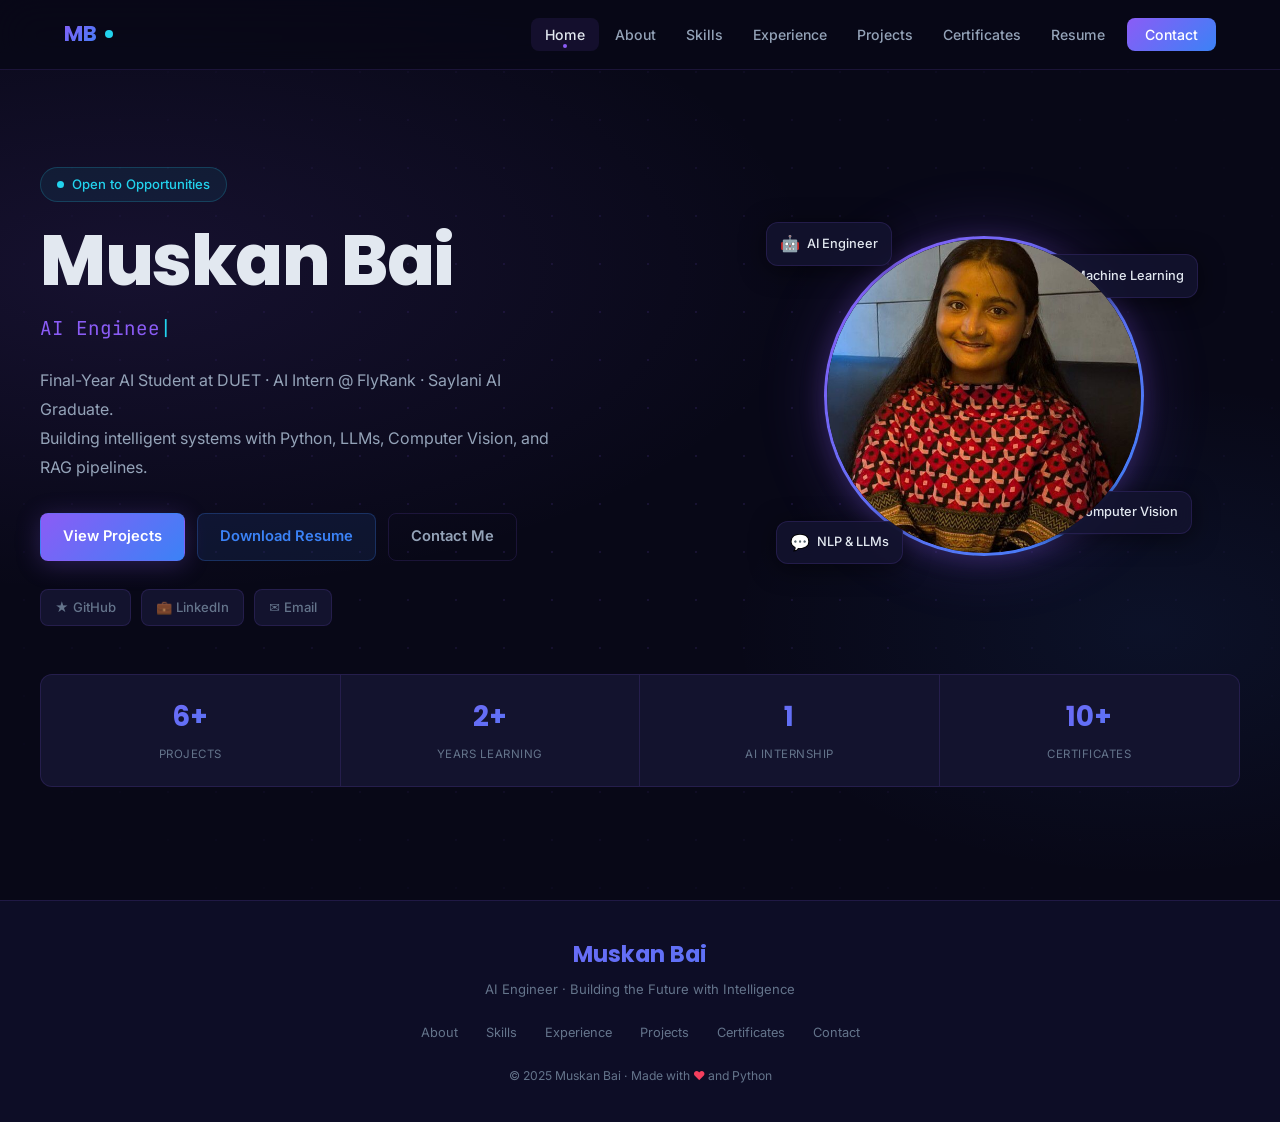
==== commit 9f871d7f: "Update index.html" ====
--- a/index.html
+++ b/index.html
@@ -9,6 +9,15 @@
     />
     <title>Muskan Bai | AI Engineer</title>
     <link rel="stylesheet" href="css/style.css" />
+    <!-- Google Analytics -->
+<script async src="https://www.googletagmanager.com/gtag/js?id=G-RL6PS8D0K2"></script>
+<script>
+  window.dataLayer = window.dataLayer || [];
+  function gtag(){dataLayer.push(arguments);}
+  gtag('js', new Date());
+
+  gtag('config', 'G-RL6PS8D0K2');
+</script>
   </head>
   <body>
     <!-- ===== NAVBAR ===== -->
